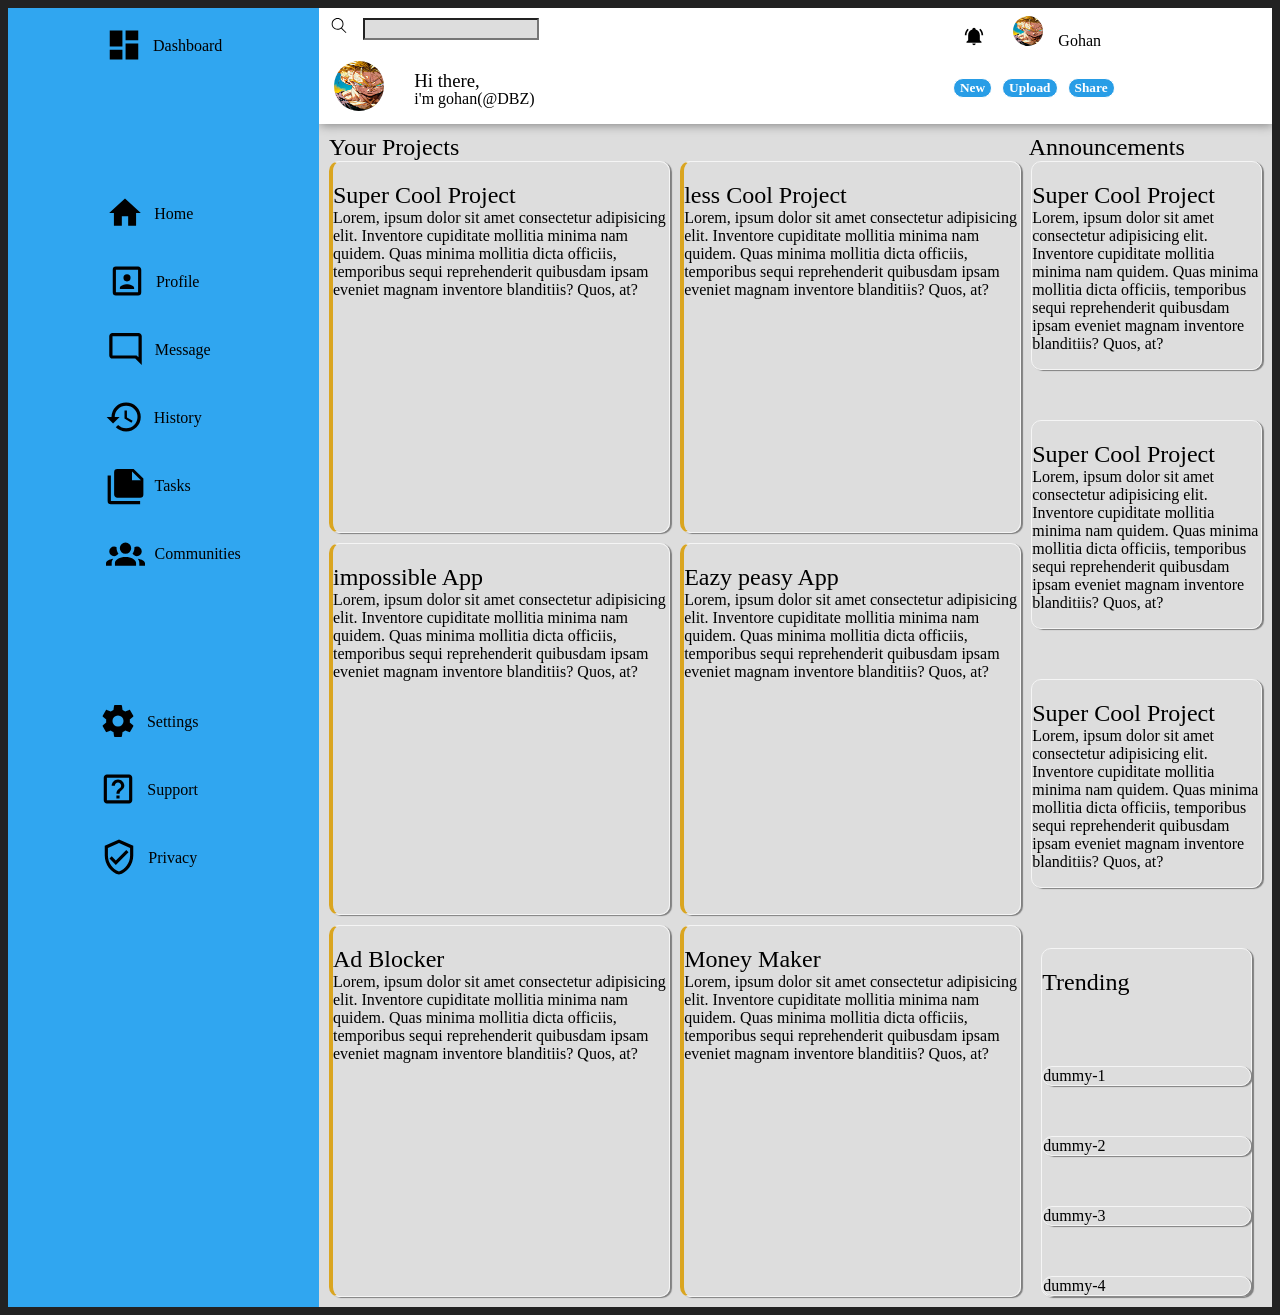
==== index.html @ 312155fe "created my first dashboard" ====
<!DOCTYPE html>
<html lang="en">
<head>
    <meta charset="UTF-8">
    <meta name="viewport" content="width=device-width, initial-scale=1.0">
    <title>Dashboard</title>
    <link rel="stylesheet" href="./styles.css">
</head>
<body>
    <div class="container">
        <div class="nav">
                <div class="top1">
                    <div class="search-bar">
               <label for="search"><img src="./search-line-icon.svg" alt="search-bar" width="20" height="15">
               </label> 
               <input type="search" id = "search"  style="background: #ddd; border: 1px solid  style=#ddd;";">
                </div>
                <div class="sticker">
               <p><img src="./bell-ring.svg" alt="bell-ring" width="15" height="auto" >
                <img src="./gohan.jpg" alt="gohan-dbz"  width="50" height="auto" class="gohan">Gohan</p>
              </div>
              </div>
              <div class="top2">
               <div class="intro">
               <div class="center"> <img src="./gohan.jpg" alt="gohan" width="50" height="auto" class="gohan"> 
                </div>
                <div class="h3,p">
                <h3>Hi there,</h3>
                <p>i'm gohan(@DBZ)</p>
               </div>
               </div>
               <div class="button">
               <button class="buttons">New</button>
               <button class="buttons">Upload</button>
               <button class="buttons">Share</button>
            </div>
            </div>
        </div>
        <div class="sidebar">
            <div class="Dashboard">
                <p><img src="./view-dashboard.svg" alt="Dashboard" >Dashboard</p>
            </div>
          
            <div class="home">
                <p><img src="./home.svg" alt="home">Home</p>
            </div>
            <div class="profile">
                <p><img src="./account-box-outline.svg" alt="profile-picture">Profile</p>
            </div>
            <div class="message">
                <p><img src="./message-reply-outline.svg" alt="message">Message</p>
            </div>
            <div class="history">
                <p><img src="./history.svg" alt="history">History</p>
            </div>
            <div class="tasks">
                <p><img src="./note-multiple.svg" alt="note-multiple">Tasks</p>
            </div>
            <div class="communities">
                <p><img src="./account-group.svg" alt="account">Communities</p>           
             </div>
             
             <div class="settings">
                <p><img src="./cog.svg" alt="settings">Settings</p>
             </div>
             <div class="support">
                <p><img src="./help-box-outline.svg" alt="support">Support</p>
             </div>
             <div class="privacy">
                <p><img src="./shield-check-outline.svg" alt="privacy">Privacy</p>
             </div>
</div>
<div class="row">
                <h2>Your Projects</h2>
                <div></div>
                   <h2 class="x">Announcements</h2>

</div>
        <div class="article">
            <div class="your-projects"> 
                
            <div>
                <h2>Super Cool Project</h2>
                <p>Lorem, ipsum dolor sit amet consectetur adipisicing elit. Inventore cupiditate mollitia minima nam quidem. Quas minima mollitia dicta officiis, temporibus sequi reprehenderit quibusdam ipsam eveniet magnam inventore blanditiis? Quos, at?</p>
            </div>
             <div>
                <h2>less Cool Project</h2>
                <p>Lorem, ipsum dolor sit amet consectetur adipisicing elit. Inventore cupiditate mollitia minima nam quidem. Quas minima mollitia dicta officiis, temporibus sequi reprehenderit quibusdam ipsam eveniet magnam inventore blanditiis? Quos, at?</p>
            </div>
             <div>
                <h2>impossible App</h2>
                <p>Lorem, ipsum dolor sit amet consectetur adipisicing elit. Inventore cupiditate mollitia minima nam quidem. Quas minima mollitia dicta officiis, temporibus sequi reprehenderit quibusdam ipsam eveniet magnam inventore blanditiis? Quos, at?</p>
            </div>
             <div>
                <h2>Eazy peasy App</h2>
                <p>Lorem, ipsum dolor sit amet consectetur adipisicing elit. Inventore cupiditate mollitia minima nam quidem. Quas minima mollitia dicta officiis, temporibus sequi reprehenderit quibusdam ipsam eveniet magnam inventore blanditiis? Quos, at?</p>
            </div>
             <div>
                <h2>Ad Blocker</h2>
                <p>Lorem, ipsum dolor sit amet consectetur adipisicing elit. Inventore cupiditate mollitia minima nam quidem. Quas minima mollitia dicta officiis, temporibus sequi reprehenderit quibusdam ipsam eveniet magnam inventore blanditiis? Quos, at?</p>
            </div>
             <div>
                <h2>Money Maker</h2>
                <p>Lorem, ipsum dolor sit amet consectetur adipisicing elit. Inventore cupiditate mollitia minima nam quidem. Quas minima mollitia dicta officiis, temporibus sequi reprehenderit quibusdam ipsam eveniet magnam inventore blanditiis? Quos, at?</p>
            </div>
            </div>
           <div class="announcements">
             <div>
                <h2>Super Cool Project</h2>
                <p>Lorem, ipsum dolor sit amet consectetur adipisicing elit. Inventore cupiditate mollitia minima nam quidem. Quas minima mollitia dicta officiis, temporibus sequi reprehenderit quibusdam ipsam eveniet magnam inventore blanditiis? Quos, at?</p>
             </div>            
               <div>
                <h2>Super Cool Project</h2>
                <p>Lorem, ipsum dolor sit amet consectetur adipisicing elit. Inventore cupiditate mollitia minima nam quidem. Quas minima mollitia dicta officiis, temporibus sequi reprehenderit quibusdam ipsam eveniet magnam inventore blanditiis? Quos, at?</p>
            </div>
             <div>
                <h2>Super Cool Project</h2>
                <p>Lorem, ipsum dolor sit amet consectetur adipisicing elit. Inventore cupiditate mollitia minima nam quidem. Quas minima mollitia dicta officiis, temporibus sequi reprehenderit quibusdam ipsam eveniet magnam inventore blanditiis? Quos, at?</p>
            </div>
            <div class="trending">
                <h2>Trending</h2>
                 <div>dummy-1</div>
                 <div>dummy-2</div>
                 <div>dummy-3</div>
                 <div>dummy-4</div>
            </div>
            </div>
           </div>
           </div>
</body>
</html>
---- styles.css ----
@font-face {
    font-family: 'Roboto Th';
    src: url('Roboto-ThinItalic.woff2') format('woff2'),
        url('Roboto-ThinItalic.woff') format('woff');
    font-weight: 100;
    font-style: italic;
    font-display: swap;
}

@font-face {
    font-family: 'Roboto Th';
    src: url('Roboto-Thin.woff2') format('woff2'),
        url('Roboto-Thin.woff') format('woff');
    font-weight: 100;
    font-style: normal;
    font-display: swap;
}

@font-face {
    font-family: 'Roboto';
    src: url('Roboto-Regular.woff2') format('woff2'),
        url('Roboto-Regular.woff') format('woff');
    font-weight: normal;
    font-style: normal;
    font-display: swap;
}

@font-face {
    font-family: 'Roboto Lt';
    src: url('Roboto-MediumItalic.woff2') format('woff2'),
        url('Roboto-MediumItalic.woff') format('woff');
    font-weight: 500;
    font-style: italic;
    font-display: swap;
}

@font-face {
    font-family: 'Roboto Lt';
    src: url('Roboto-Medium.woff2') format('woff2'),
        url('Roboto-Medium.woff') format('woff');
    font-weight: 500;
    font-style: normal;
    font-display: swap;
}

@font-face {
    font-family: 'Roboto Lt';
    src: url('Roboto-LightItalic.woff2') format('woff2'),
        url('Roboto-LightItalic.woff') format('woff');
    font-weight: 300;
    font-style: italic;
    font-display: swap;
}

@font-face {
    font-family: 'Roboto Lt';
    src: url('Roboto-Light.woff2') format('woff2'),
        url('Roboto-Light.woff') format('woff');
    font-weight: 300;
    font-style: normal;
    font-display: swap;
}

@font-face {
    font-family: 'Roboto';
    src: url('Roboto-Italic.woff2') format('woff2'),
        url('Roboto-Italic.woff') format('woff');
    font-weight: normal;
    font-style: italic;
    font-display: swap;
}

@font-face {
    font-family: 'Roboto Cn';
    src: url('Roboto-CondensedItalic.woff2') format('woff2'),
        url('Roboto-CondensedItalic.woff') format('woff');
    font-weight: normal;
    font-style: italic;
    font-display: swap;
}

@font-face {
    font-family: 'Roboto Cn';
    src: url('Roboto-Condensed.woff2') format('woff2'),
        url('Roboto-Condensed.woff') format('woff');
    font-weight: normal;
    font-style: normal;
    font-display: swap;
}

@font-face {
    font-family: 'Roboto';
    src: url('Roboto-BoldItalic.woff2') format('woff2'),
        url('Roboto-BoldItalic.woff') format('woff');
    font-weight: bold;
    font-style: italic;
    font-display: swap;
}

@font-face {
    font-family: 'Roboto Cn';
    src: url('Roboto-BoldCondensedItalic.woff2') format('woff2'),
        url('Roboto-BoldCondensedItalic.woff') format('woff');
    font-weight: bold;
    font-style: italic;
    font-display: swap;
}

@font-face {
    font-family: 'Roboto Cn';
    src: url('Roboto-BoldCondensed.woff2') format('woff2'),
        url('Roboto-BoldCondensed.woff') format('woff');
    font-weight: bold;
    font-style: normal;
    font-display: swap;
}

@font-face {
    font-family: 'Roboto';
    src: url('Roboto-Bold.woff2') format('woff2'),
        url('Roboto-Bold.woff') format('woff');
    font-weight: bold;
    font-style: normal;
    font-display: swap;
}

@font-face {
    font-family: 'Roboto Bk';
    src: url('Roboto-BlackItalic.woff2') format('woff2'),
        url('Roboto-BlackItalic.woff') format('woff');
    font-weight: 900;
    font-style: italic;
    font-display: swap;
}

@font-face {
    font-family: 'Roboto Bk';
    src: url('Roboto-Black.woff2') format('woff2'),
        url('Roboto-Black.woff') format('woff');
    font-weight: 900;
    font-style: normal;
    font-display: swap;
}
*{
    font-family: Smile;
    font-weight: 10;
    box-sizing: border-box;
}
body{
    background-color: #222;
    font-family: Roboto;
}
img{
    width: 20px;
    margin: 0 10px;
   
   
}
.gohan{
    border-radius: 100%;
    margin:0 15px;
    width: 30px;
    height: 30px;
}
.container{
   background: #ddd;
    height: 100%;
    width: 100%;
    padding: 10px;
    overflow: auto;
    display: grid;
    grid-template-columns: 1fr 3fr;
    grid-template-rows: auto auto 1fr;
}
.nav{
    margin: -10px -10px;
    grid-area: 1 / 2 / 2 / span 2;
    display: inline-grid;
    grid-template-rows: auto auto;
    grid-auto-flow: column;
    background:#fff;
    box-shadow: 1px 1px 10px gray;
}
button{
    background: rgb(40, 157, 230);
    color: white;
    font-weight: 700;
    border: 1px solid white;
    padding: 10 30px;
    border-radius: 10px;

}
.top1{
    display: grid;
    grid-auto-flow: column;
    grid-template-columns: 2fr 1fr;
    margin-top: 10px;
}

.sticker{
    margin-top: -18px;
}

.top2{
    margin-top: -15px;
    display: grid;
    grid-auto-flow: column;
    grid-template-columns: 1fr 1fr;
}
.intro{
    display: grid;
    justify-content: center;
    align-items: center;
    grid-auto-flow: column;
    grid-template-columns: 1fr 4fr;
}
.center img{
    height: 50px;
    width: 50px;
}
.h3,p:nth-child(2){
    margin-top: -20px;
}
.button{
     display: flex;
     justify-content: center;
     align-items: center;
   gap: 10px;
   padding: 10px;
   
   
}
.button > div{
    border-radius: 20px;

    background:rgb(28, 138, 206);
    color: white;
    font-weight: 700;
}

.sidebar{
    position: relative;
    top: 10px;
    height: calc(100% + 150px);
    margin: -20px 10px 0px -10px;
    grid-area: 1 / 1 / span 3 / 2;
    display: flex;
    justify-items: start;
    align-items: center;
    flex-direction: column;
    font-size: 1rem;
    flex: 100%;
    flex: 1;
    margin-left: -50px;
    flex-wrap: wrap;
    padding-top: -10px;
    background: rgb(48, 166, 240);
}
.sidebar div img{
    margin-top: -50px;
    position: relative;
    top: 40px;
    width: 3vw;
    height: 8vh;
    margin-bottom: 10px;
}
.Dashboard{
    margin-top: -5px;
    margin-bottom: 100px;
    margin-left: 30px;
}

.home{
    margin-left: 2px;
}
.profile{
    margin-left: 10px;
}
.message{
    margin-left: 20px;
}
.history{
    margin-left: 10px;
}
.communities{
    margin-left: 50px;
}
.settings{
    margin-top: 100px;
}

.article{
    margin-top: 10px;
   grid-area: 3 / 2 / 4 / 3; 
   display: grid;
   gap: 10px;
   grid-template-columns: 3fr 1fr;

}

.your-projects{
    display: grid;
    grid-template-columns: 1fr 1fr;
    gap: 10px;
 
}
.your-projects div{
       border: 1px solid whitesmoke;
    border-radius: 10px;
        box-shadow: 2px 1px 1px gray;

    border-left: 4px solid goldenrod;
}
.announcements{
    display: grid;
    grid-template-columns: auto;
    gap: 50px;
    border-radius: 10px;
}
.announcements div{
    border: 1px solid whitesmoke;
        border-radius: 10px;
                box-shadow: 2px 1px 1px gray;


}
.row{
    display: flex;
    grid-area: 2 / 2 / 3 / 3;
    justify-content: flex-start;

}
.row > h2 {
    flex: 1;
    margin-bottom: -10px;
}
.row > div {
    flex: 2;
}

.trending{
    margin: 10px 10px 0px 10px;
     display: grid;
    grid-template-columns: 1fr;
    gap: 50px;
    border: 1px solid whitesmoke;
    border-radius: 10px;  
            box-shadow: 2px 1px 1px gray;

}
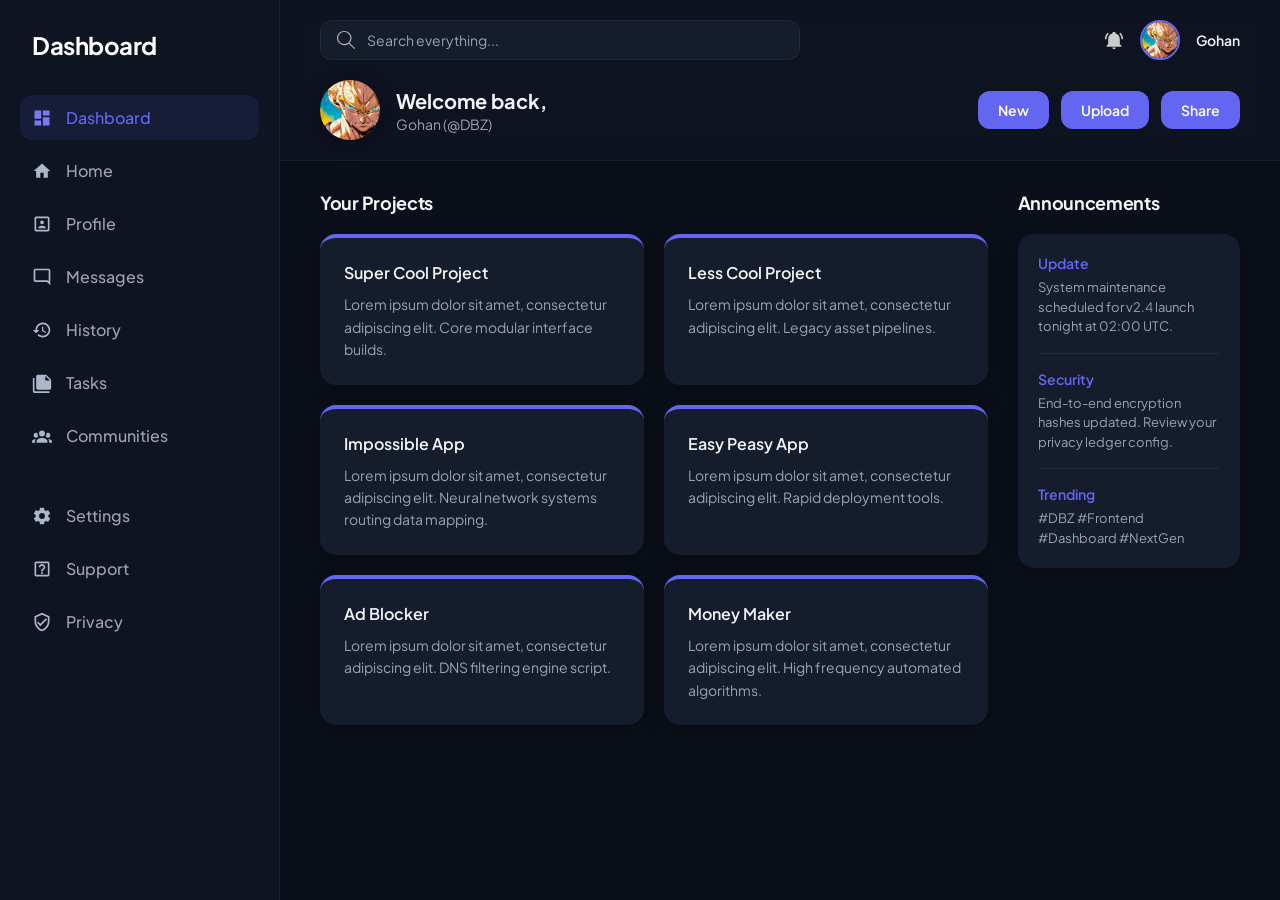
==== commit 31bb4595: "make the ui better lookin" ====
--- a/index.html
+++ b/index.html
@@ -1,131 +1,550 @@
-<!DOCTYPE html>
+<!doctype html>
 <html lang="en">
-<head>
-    <meta charset="UTF-8">
-    <meta name="viewport" content="width=device-width, initial-scale=1.0">
+  <head>
+    <meta charset="UTF-8" />
+    <meta name="viewport" content="width=device-width, initial-scale=1.0" />
     <title>Dashboard</title>
-    <link rel="stylesheet" href="./styles.css">
-</head>
-<body>
+
+    <link rel="preconnect" href="https://fonts.googleapis.com" />
+    <link rel="preconnect" href="https://fonts.gstatic.com" crossorigin />
+    <link
+      href="https://fonts.googleapis.com/css2?family=Plus+Jakarta+Sans:wght@400;500;600;700&display=swap"
+      rel="stylesheet"
+    />
+
+    <style>
+      :root {
+        --bg-main: #0b0f19;
+        --bg-card: #151c2c;
+        --bg-sidebar: #0f1422;
+        --accent: #6366f1;
+        --accent-hover: #4f46e5;
+        --text-main: #f3f4f6;
+        --text-muted: #9ca3af;
+        --border: rgba(255, 255, 255, 0.05);
+        --radius-lg: 16px;
+        --radius-md: 12px;
+        --radius-sm: 8px;
+        --shadow: 0 4px 20px rgba(0, 0, 0, 0.25);
+      }
+
+      * {
+        margin: 0;
+        padding: 0;
+        box-sizing: border-box;
+        font-family: "Plus Jakarta Sans", sans-serif;
+      }
+
+      body {
+        background: var(--bg-main);
+        color: var(--text-main);
+        min-height: 100vh;
+      }
+
+      /* GRID LAYOUT */
+      .container {
+        display: grid;
+        grid-template-columns: 280px 1fr;
+        min-height: 100vh;
+      }
+
+      /* SIDEBAR */
+      .sidebar {
+        background: var(--bg-sidebar);
+        border-right: 1px solid var(--border);
+        padding: 30px 20px;
+        display: flex;
+        flex-direction: column;
+        gap: 35px;
+      }
+
+      .sidebar .title {
+        font-size: 24px;
+        font-weight: 700;
+        padding-left: 12px;
+        color: #fff;
+        letter-spacing: -0.5px;
+      }
+
+      .sidebar .group {
+        display: flex;
+        flex-direction: column;
+        gap: 8px;
+      }
+
+      .sidebar .item {
+        display: flex;
+        align-items: center;
+        gap: 14px;
+        padding: 12px;
+        border-radius: var(--radius-md);
+        cursor: pointer;
+        color: var(--text-muted);
+        font-weight: 500;
+        transition: all 0.2s ease;
+      }
+
+      .sidebar .item:hover,
+      .sidebar .item.active {
+        background: rgba(99, 102, 241, 0.1);
+        color: var(--accent);
+      }
+
+      .sidebar img {
+        width: 20px;
+        height: 20px;
+        filter: invert(70%) sepia(10%) saturate(400%) hue-rotate(180deg);
+        transition: filter 0.2s;
+      }
+
+      .sidebar .item:hover img,
+      .sidebar .item.active img {
+        filter: invert(44%) sepia(91%) saturate(1243%) hue-rotate(215deg)
+          brightness(97%) contrast(92%);
+      }
+
+      /* MAIN CONTENT BLOCK */
+      .main-content {
+        display: flex;
+        flex-direction: column;
+        height: 100vh;
+        overflow-y: auto;
+      }
+
+      /* NAVIGATION BAR */
+      .nav {
+        background: rgba(15, 20, 34, 0.8);
+        backdrop-filter: blur(12px);
+        padding: 20px 40px;
+        display: flex;
+        flex-direction: column;
+        gap: 20px;
+        border-bottom: 1px solid var(--border);
+        position: sticky;
+        top: 0;
+        z-index: 10;
+      }
+
+      .top1 {
+        display: flex;
+        justify-content: space-between;
+        align-items: center;
+        gap: 20px;
+      }
+
+      .search {
+        flex: 1;
+        display: flex;
+        align-items: center;
+        gap: 12px;
+        background: var(--bg-card);
+        padding: 10px 16px;
+        border-radius: var(--radius-md);
+        max-width: 480px;
+        border: 1px solid var(--border);
+      }
+
+      .search input {
+        border: none;
+        outline: none;
+        background: transparent;
+        color: var(--text-main);
+        width: 100%;
+        font-size: 14px;
+      }
+
+      .search input::placeholder {
+        color: var(--text-muted);
+      }
+
+      .search img {
+        filter: invert(70%);
+      }
+
+      .right {
+        display: flex;
+        align-items: center;
+        gap: 16px;
+      }
+
+      .right > img[src*="bell"] {
+        filter: invert(80%);
+        cursor: pointer;
+      }
+
+      .avatar {
+        width: 40px;
+        height: 40px;
+        border-radius: 50%;
+        object-fit: cover;
+        border: 2px solid var(--accent);
+      }
+
+      .right span {
+        font-weight: 600;
+        font-size: 14px;
+      }
+
+      /* USER INTRO STRIP */
+      .top2 {
+        display: flex;
+        justify-content: space-between;
+        align-items: center;
+      }
+
+      .intro {
+        display: flex;
+        align-items: center;
+        gap: 16px;
+      }
+
+      .intro img {
+        width: 60px;
+        height: 60px;
+        border-radius: 50%;
+        object-fit: cover;
+        box-shadow: var(--shadow);
+      }
+
+      .intro h3 {
+        font-size: 20px;
+        font-weight: 700;
+        margin-bottom: 2px;
+      }
+
+      .intro p {
+        color: var(--text-muted);
+        font-size: 14px;
+      }
+
+      .buttons {
+        display: flex;
+        gap: 12px;
+      }
+
+      button {
+        background: var(--accent);
+        border: none;
+        color: #fff;
+        padding: 10px 20px;
+        border-radius: var(--radius-md);
+        cursor: pointer;
+        font-weight: 600;
+        font-size: 14px;
+        transition:
+          background 0.2s,
+          transform 0.1s;
+      }
+
+      button:hover {
+        background: var(--accent-hover);
+      }
+
+      button:active {
+        transform: scale(0.98);
+      }
+
+      /* SECTIONED DASHBOARD CONTAINER */
+      .dashboard-grid {
+        display: grid;
+        grid-template-columns: 3fr 1fr;
+        gap: 30px;
+        padding: 30px 40px;
+      }
+
+      .column-title {
+        font-size: 18px;
+        font-weight: 700;
+        margin-bottom: 20px;
+        letter-spacing: -0.3px;
+      }
+
+      /* PROJECTS GRID */
+      .your-projects {
+        display: grid;
+        grid-template-columns: repeat(auto-fill, minmax(280px, 1fr));
+        gap: 20px;
+      }
+
+      .project {
+        background: var(--bg-card);
+        padding: 24px;
+        border-radius: var(--radius-lg);
+        border-top: 4px solid var(--accent);
+        box-shadow: var(--shadow);
+        border-left: none; /* Upgraded to top baraccent indicator */
+        transition:
+          transform 0.2s,
+          box-shadow 0.2s;
+      }
+
+      .project:hover {
+        transform: translateY(-4px);
+        box-shadow: 0 12px 30px rgba(0, 0, 0, 0.4);
+      }
+
+      .project h3 {
+        font-size: 16px;
+        font-weight: 600;
+        margin-bottom: 10px;
+      }
+
+      .project p {
+        color: var(--text-muted);
+        font-size: 14px;
+        line-height: 1.6;
+      }
+
+      /* ANNOUNCEMENTS PANEL */
+      .announcements-wrapper {
+        display: flex;
+        flex-direction: column;
+      }
+
+      .announcements {
+        display: flex;
+        flex-direction: column;
+        gap: 16px;
+        background: var(--bg-card);
+        padding: 20px;
+        border-radius: var(--radius-lg);
+        box-shadow: var(--shadow);
+      }
+
+      .box {
+        background: transparent;
+        padding-bottom: 16px;
+        border-bottom: 1px solid var(--border);
+      }
+
+      .box:last-child {
+        padding-bottom: 0;
+        border-bottom: none;
+      }
+
+      .box h4 {
+        font-size: 14px;
+        font-weight: 600;
+        color: var(--accent);
+        margin-bottom: 6px;
+      }
+
+      .box p {
+        color: var(--text-muted);
+        font-size: 13px;
+        line-height: 1.5;
+      }
+
+      /* RESPONSIVE MEDIA QUERIES */
+      @media (max-width: 1100px) {
+        .dashboard-grid {
+          grid-template-columns: 1fr;
+          gap: 40px;
+        }
+      }
+
+      @media (max-width: 768px) {
+        .container {
+          grid-template-columns: 1fr;
+        }
+
+        .sidebar {
+          padding: 15px;
+          gap: 15px;
+          border-right: none;
+          border-bottom: 1px solid var(--border);
+        }
+
+        .sidebar .title {
+          text-align: center;
+          padding: 0;
+        }
+
+        .sidebar .group {
+          flex-direction: row;
+          overflow-x: auto;
+          padding-bottom: 5px;
+          scrollbar-width: none; /* Hide scrollbar for clean app experience */
+        }
+
+        .sidebar .group::-webkit-scrollbar {
+          display: none;
+        }
+
+        .sidebar .item {
+          padding: 8px 14px;
+          white-space: nowrap;
+        }
+
+        .nav {
+          padding: 20px;
+        }
+
+        .top2 {
+          flex-direction: column;
+          align-items: stretch;
+          gap: 20px;
+        }
+
+        .buttons {
+          width: 100%;
+        }
+
+        .buttons button {
+          flex: 1;
+          text-align: center;
+        }
+
+        .dashboard-grid {
+          padding: 20px;
+        }
+      }
+    </style>
+  </head>
+
+  <body>
     <div class="container">
-        <div class="nav">
-                <div class="top1">
-                    <div class="search-bar">
-               <label for="search"><img src="./search-line-icon.svg" alt="search-bar" width="20" height="15">
-               </label> 
-               <input type="search" id = "search"  style="background: #ddd; border: 1px solid  style=#ddd;";">
-                </div>
-                <div class="sticker">
-               <p><img src="./bell-ring.svg" alt="bell-ring" width="15" height="auto" >
-                <img src="./gohan.jpg" alt="gohan-dbz"  width="50" height="auto" class="gohan">Gohan</p>
-              </div>
-              </div>
-              <div class="top2">
-               <div class="intro">
-               <div class="center"> <img src="./gohan.jpg" alt="gohan" width="50" height="auto" class="gohan"> 
-                </div>
-                <div class="h3,p">
-                <h3>Hi there,</h3>
-                <p>i'm gohan(@DBZ)</p>
-               </div>
-               </div>
-               <div class="button">
-               <button class="buttons">New</button>
-               <button class="buttons">Upload</button>
-               <button class="buttons">Share</button>
+      <aside class="sidebar">
+        <div class="title">Dashboard</div>
+
+        <div class="group">
+          <div class="item active">
+            <img src="./view-dashboard.svg" />Dashboard
+          </div>
+          <div class="item"><img src="./home.svg" />Home</div>
+          <div class="item"><img src="./account-box-outline.svg" />Profile</div>
+          <div class="item">
+            <img src="./message-reply-outline.svg" />Messages
+          </div>
+          <div class="item"><img src="./history.svg" />History</div>
+          <div class="item"><img src="./note-multiple.svg" />Tasks</div>
+          <div class="item"><img src="./account-group.svg" />Communities</div>
+        </div>
+
+        <div class="group">
+          <div class="item"><img src="./cog.svg" />Settings</div>
+          <div class="item"><img src="./help-box-outline.svg" />Support</div>
+          <div class="item">
+            <img src="./shield-check-outline.svg" />Privacy
+          </div>
+        </div>
+      </aside>
+
+      <div class="main-content">
+        <header class="nav">
+          <div class="top1">
+            <div class="search">
+              <img src="./search-line-icon.svg" width="18" />
+              <input type="search" placeholder="Search everything..." />
             </div>
+
+            <div class="right">
+              <img src="./bell-ring.svg" width="20" />
+              <img src="./gohan.jpg" class="avatar" />
+              <span>Gohan</span>
             </div>
-        </div>
-        <div class="sidebar">
-            <div class="Dashboard">
-                <p><img src="./view-dashboard.svg" alt="Dashboard" >Dashboard</p>
+          </div>
+
+          <div class="top2">
+            <div class="intro">
+              <img src="./gohan.jpg" />
+              <div>
+                <h3>Welcome back,</h3>
+                <p>Gohan (@DBZ)</p>
+              </div>
             </div>
-          
-            <div class="home">
-                <p><img src="./home.svg" alt="home">Home</p>
+
+            <div class="buttons">
+              <button>New</button>
+              <button>Upload</button>
+              <button>Share</button>
             </div>
-            <div class="profile">
-                <p><img src="./account-box-outline.svg" alt="profile-picture">Profile</p>
+          </div>
+        </header>
+
+        <main class="dashboard-grid">
+          <section class="projects-wrapper">
+            <h2 class="column-title">Your Projects</h2>
+
+            <div class="your-projects">
+              <div class="project">
+                <h3>Super Cool Project</h3>
+                <p>
+                  Lorem ipsum dolor sit amet, consectetur adipiscing elit. Core
+                  modular interface builds.
+                </p>
+              </div>
+
+              <div class="project">
+                <h3>Less Cool Project</h3>
+                <p>
+                  Lorem ipsum dolor sit amet, consectetur adipiscing elit.
+                  Legacy asset pipelines.
+                </p>
+              </div>
+
+              <div class="project">
+                <h3>Impossible App</h3>
+                <p>
+                  Lorem ipsum dolor sit amet, consectetur adipiscing elit.
+                  Neural network systems routing data mapping.
+                </p>
+              </div>
+
+              <div class="project">
+                <h3>Easy Peasy App</h3>
+                <p>
+                  Lorem ipsum dolor sit amet, consectetur adipiscing elit. Rapid
+                  deployment tools.
+                </p>
+              </div>
+
+              <div class="project">
+                <h3>Ad Blocker</h3>
+                <p>
+                  Lorem ipsum dolor sit amet, consectetur adipiscing elit. DNS
+                  filtering engine script.
+                </p>
+              </div>
+
+              <div class="project">
+                <h3>Money Maker</h3>
+                <p>
+                  Lorem ipsum dolor sit amet, consectetur adipiscing elit. High
+                  frequency automated algorithms.
+                </p>
+              </div>
             </div>
-            <div class="message">
-                <p><img src="./message-reply-outline.svg" alt="message">Message</p>
+          </section>
+
+          <aside class="announcements-wrapper">
+            <h2 class="column-title">Announcements</h2>
+
+            <div class="announcements">
+              <div class="box">
+                <h4>Update</h4>
+                <p>
+                  System maintenance scheduled for v2.4 launch tonight at 02:00
+                  UTC.
+                </p>
+              </div>
+
+              <div class="box">
+                <h4>Security</h4>
+                <p>
+                  End-to-end encryption hashes updated. Review your privacy
+                  ledger config.
+                </p>
+              </div>
+
+              <div class="box">
+                <h4>Trending</h4>
+                <p>#DBZ #Frontend #Dashboard #NextGen</p>
+              </div>
             </div>
-            <div class="history">
-                <p><img src="./history.svg" alt="history">History</p>
-            </div>
-            <div class="tasks">
-                <p><img src="./note-multiple.svg" alt="note-multiple">Tasks</p>
-            </div>
-            <div class="communities">
-                <p><img src="./account-group.svg" alt="account">Communities</p>           
-             </div>
-             
-             <div class="settings">
-                <p><img src="./cog.svg" alt="settings">Settings</p>
-             </div>
-             <div class="support">
-                <p><img src="./help-box-outline.svg" alt="support">Support</p>
-             </div>
-             <div class="privacy">
-                <p><img src="./shield-check-outline.svg" alt="privacy">Privacy</p>
-             </div>
-</div>
-<div class="row">
-                <h2>Your Projects</h2>
-                <div></div>
-                   <h2 class="x">Announcements</h2>
-
-</div>
-        <div class="article">
-            <div class="your-projects"> 
-                
-            <div>
-                <h2>Super Cool Project</h2>
-                <p>Lorem, ipsum dolor sit amet consectetur adipisicing elit. Inventore cupiditate mollitia minima nam quidem. Quas minima mollitia dicta officiis, temporibus sequi reprehenderit quibusdam ipsam eveniet magnam inventore blanditiis? Quos, at?</p>
-            </div>
-             <div>
-                <h2>less Cool Project</h2>
-                <p>Lorem, ipsum dolor sit amet consectetur adipisicing elit. Inventore cupiditate mollitia minima nam quidem. Quas minima mollitia dicta officiis, temporibus sequi reprehenderit quibusdam ipsam eveniet magnam inventore blanditiis? Quos, at?</p>
-            </div>
-             <div>
-                <h2>impossible App</h2>
-                <p>Lorem, ipsum dolor sit amet consectetur adipisicing elit. Inventore cupiditate mollitia minima nam quidem. Quas minima mollitia dicta officiis, temporibus sequi reprehenderit quibusdam ipsam eveniet magnam inventore blanditiis? Quos, at?</p>
-            </div>
-             <div>
-                <h2>Eazy peasy App</h2>
-                <p>Lorem, ipsum dolor sit amet consectetur adipisicing elit. Inventore cupiditate mollitia minima nam quidem. Quas minima mollitia dicta officiis, temporibus sequi reprehenderit quibusdam ipsam eveniet magnam inventore blanditiis? Quos, at?</p>
-            </div>
-             <div>
-                <h2>Ad Blocker</h2>
-                <p>Lorem, ipsum dolor sit amet consectetur adipisicing elit. Inventore cupiditate mollitia minima nam quidem. Quas minima mollitia dicta officiis, temporibus sequi reprehenderit quibusdam ipsam eveniet magnam inventore blanditiis? Quos, at?</p>
-            </div>
-             <div>
-                <h2>Money Maker</h2>
-                <p>Lorem, ipsum dolor sit amet consectetur adipisicing elit. Inventore cupiditate mollitia minima nam quidem. Quas minima mollitia dicta officiis, temporibus sequi reprehenderit quibusdam ipsam eveniet magnam inventore blanditiis? Quos, at?</p>
-            </div>
-            </div>
-           <div class="announcements">
-             <div>
-                <h2>Super Cool Project</h2>
-                <p>Lorem, ipsum dolor sit amet consectetur adipisicing elit. Inventore cupiditate mollitia minima nam quidem. Quas minima mollitia dicta officiis, temporibus sequi reprehenderit quibusdam ipsam eveniet magnam inventore blanditiis? Quos, at?</p>
-             </div>            
-               <div>
-                <h2>Super Cool Project</h2>
-                <p>Lorem, ipsum dolor sit amet consectetur adipisicing elit. Inventore cupiditate mollitia minima nam quidem. Quas minima mollitia dicta officiis, temporibus sequi reprehenderit quibusdam ipsam eveniet magnam inventore blanditiis? Quos, at?</p>
-            </div>
-             <div>
-                <h2>Super Cool Project</h2>
-                <p>Lorem, ipsum dolor sit amet consectetur adipisicing elit. Inventore cupiditate mollitia minima nam quidem. Quas minima mollitia dicta officiis, temporibus sequi reprehenderit quibusdam ipsam eveniet magnam inventore blanditiis? Quos, at?</p>
-            </div>
-            <div class="trending">
-                <h2>Trending</h2>
-                 <div>dummy-1</div>
-                 <div>dummy-2</div>
-                 <div>dummy-3</div>
-                 <div>dummy-4</div>
-            </div>
-            </div>
-           </div>
-           </div>
-</body>
-</html>+          </aside>
+        </main>
+      </div>
+    </div>
+  </body>
+</html>
